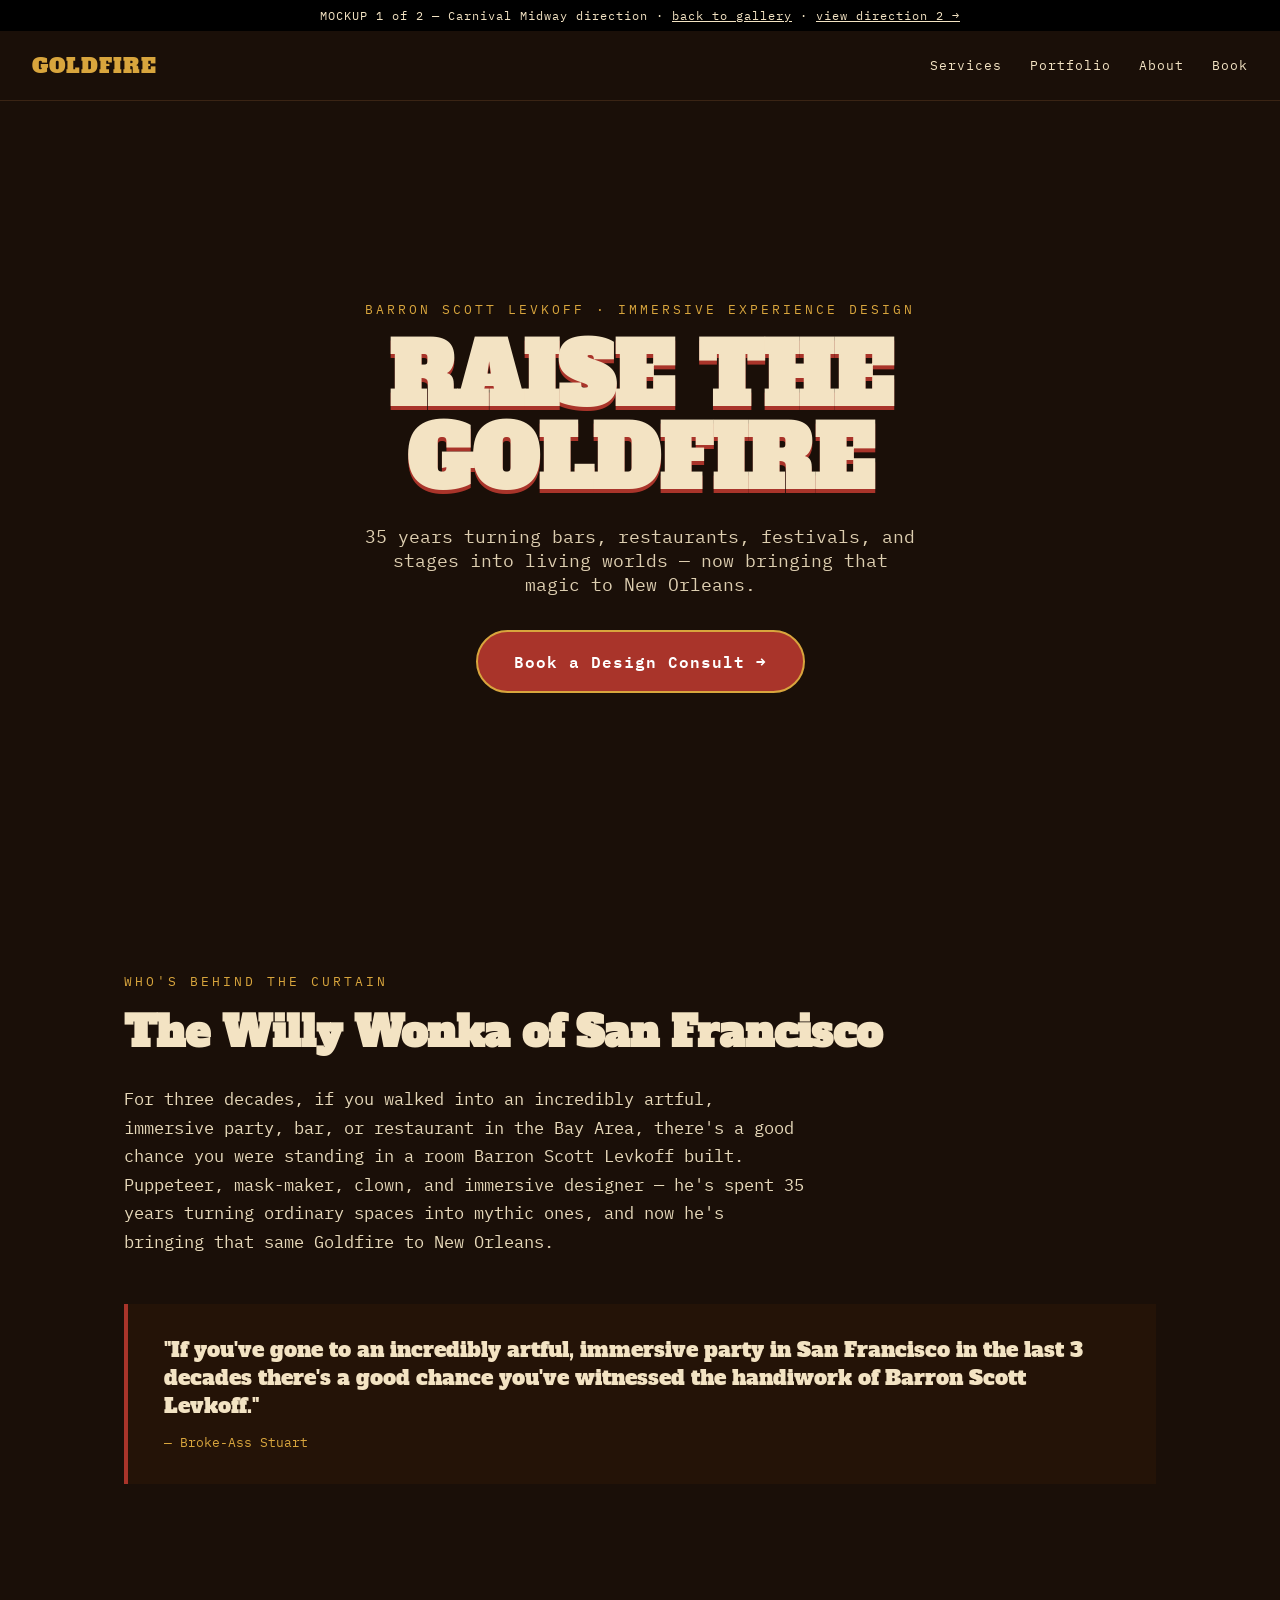
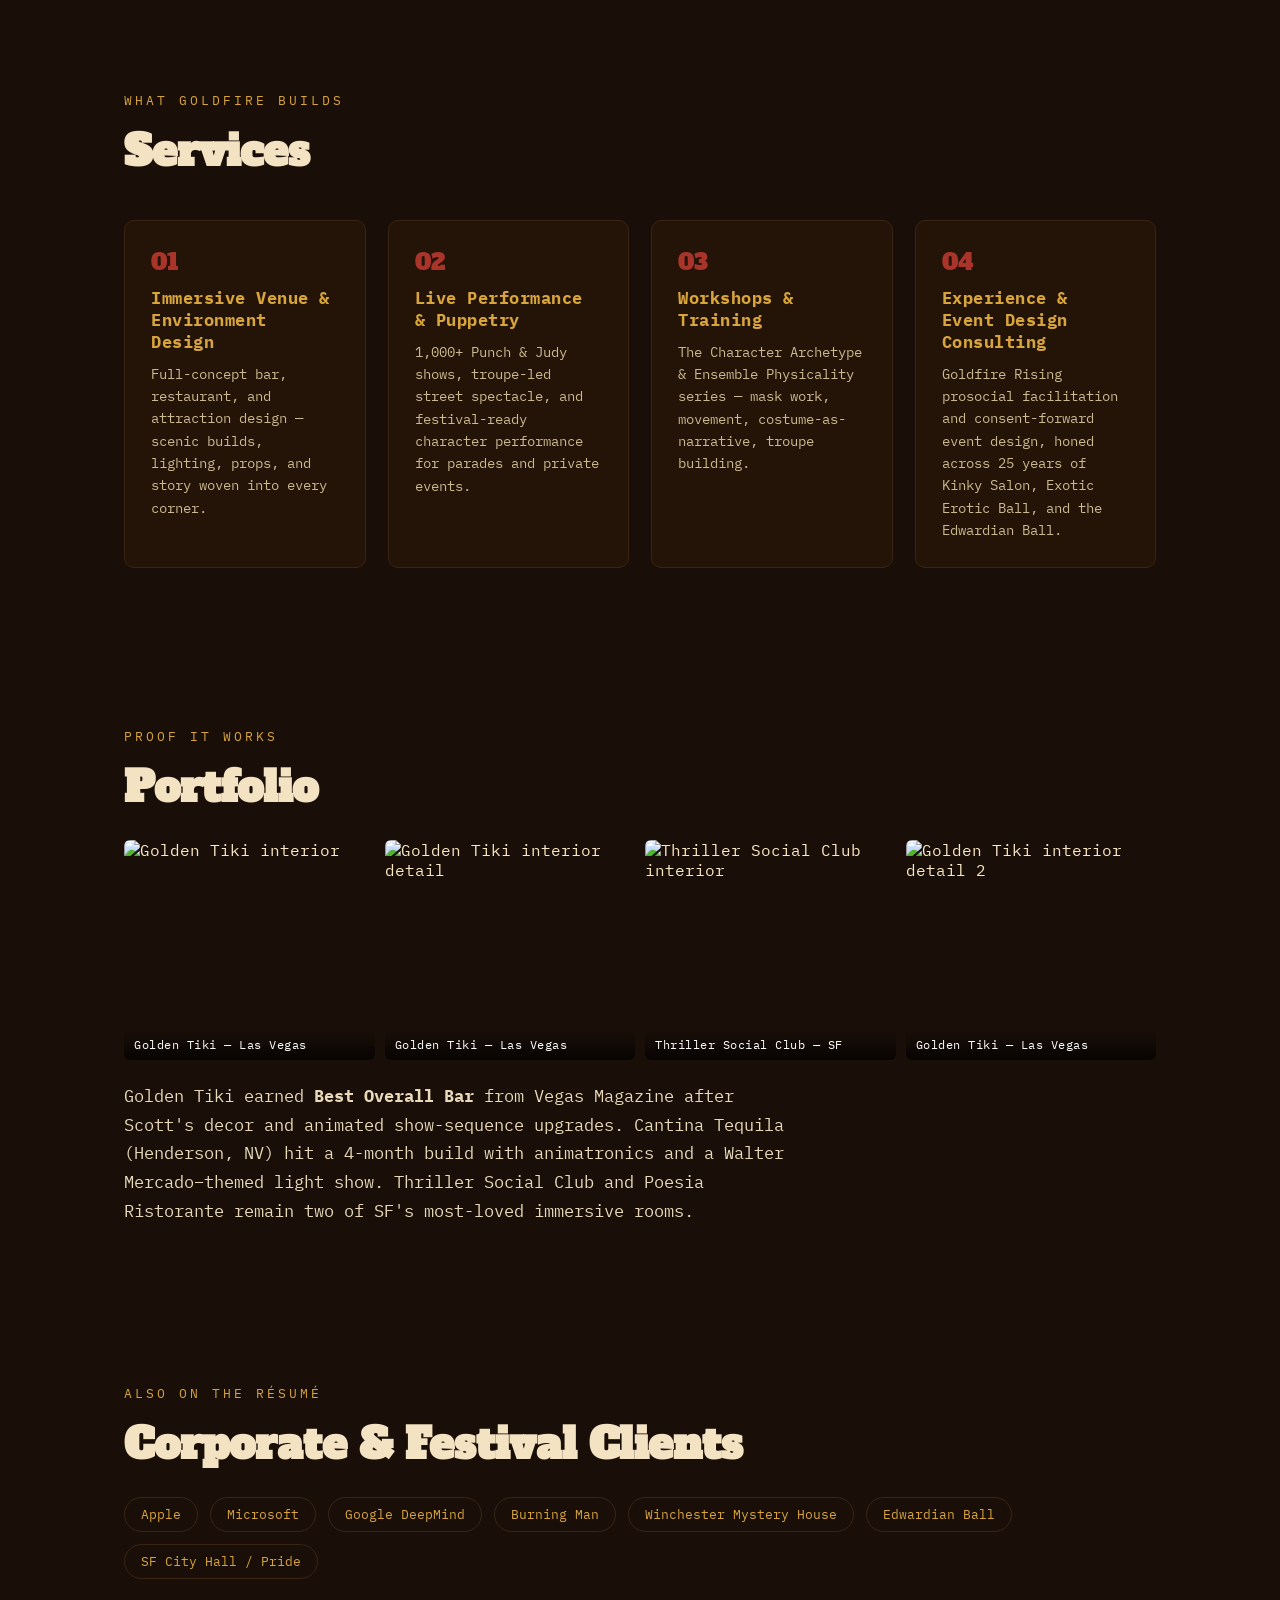
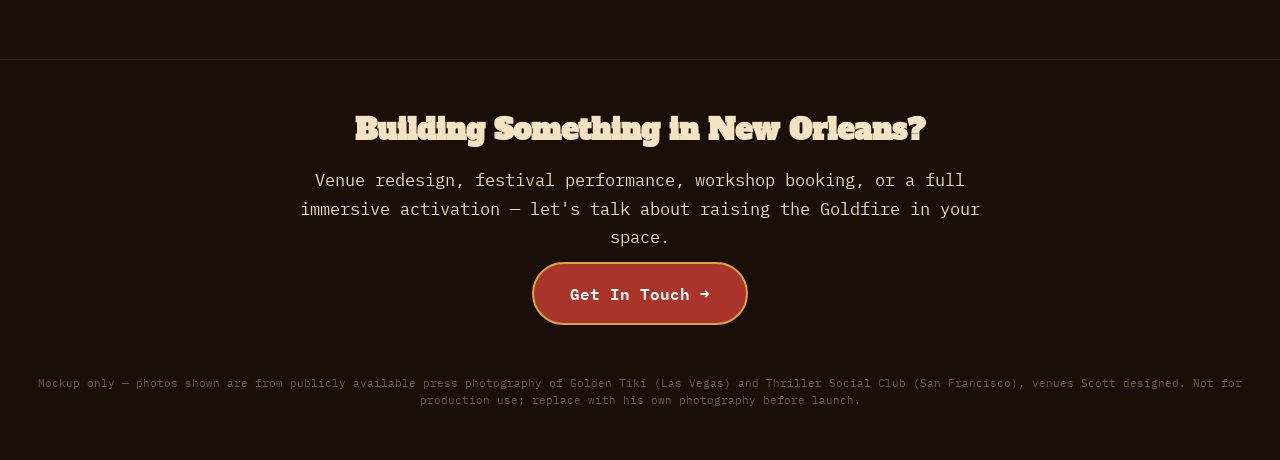
==== 01-carnival-midway/index.html @ 90a405fd "Add two mockup directions: Carnival Midway and Modern Editorial" ====
<!DOCTYPE html>
<html lang="en">
<head>
<meta charset="UTF-8">
<meta name="viewport" content="width=device-width, initial-scale=1">
<title>GOLDFIRE — Mockup 1: Carnival Midway</title>
<link rel="preconnect" href="https://fonts.googleapis.com">
<link href="https://fonts.googleapis.com/css2?family=Alfa+Slab+One&family=IBM+Plex+Mono:wght@400;500;600&display=swap" rel="stylesheet">
<style>
  :root{
    --bg:#1a0f08; --bg2:#241307; --cream:#f3e3c3; --gold:#d8a53d; --red:#a9342a; --line:#3a2414;
  }
  *{box-sizing:border-box;margin:0;padding:0}
  body{background:var(--bg);color:var(--cream);font-family:'IBM Plex Mono',monospace;overflow-x:hidden}
  h1,h2,h3,.display{font-family:'Alfa Slab One',serif}
  a{color:inherit;text-decoration:none}
  img{max-width:100%;display:block}

  .mock-banner{position:sticky;top:0;z-index:50;background:#000;color:#f3e3c3;text-align:center;font-size:0.75rem;letter-spacing:1px;padding:8px 12px}
  .mock-banner a{text-decoration:underline}

  nav{display:flex;align-items:center;justify-content:space-between;padding:20px 32px;border-bottom:1px solid var(--line)}
  nav .word{font-family:'Alfa Slab One',serif;font-size:1.3rem;color:var(--gold);letter-spacing:1px}
  nav ul{display:flex;gap:28px;list-style:none;font-size:0.8rem;letter-spacing:1px}

  header.hero{position:relative;min-height:88vh;display:flex;align-items:center;justify-content:center;text-align:center;padding:60px 20px;background:
    linear-gradient(180deg, rgba(26,15,8,0.35) 0%, rgba(26,15,8,0.85) 75%, var(--bg) 100%),
    url('https://images.squarespace-cdn.com/content/v1/616f6a832d01ea303a0bb448/858e7016-4579-480e-b4bc-2271dbd4f8a9/IMG_9272+%281%29.jpg?format=2500w') center/cover no-repeat;
  }
  .hero-inner{max-width:780px}
  .hero-eyebrow{color:var(--gold);letter-spacing:3px;font-size:0.8rem;margin-bottom:18px;text-transform:uppercase}
  .hero h1{font-size:clamp(2.6rem,7vw,5.2rem);line-height:1;color:var(--cream);text-shadow:0 4px 0 var(--red)}
  .hero p.sub{margin-top:22px;font-size:1.15rem;color:var(--cream);opacity:0.9;max-width:560px;margin-left:auto;margin-right:auto}
  .hero .cta{display:inline-block;margin-top:34px;background:var(--red);color:#fff;padding:16px 36px;border-radius:40px;font-weight:600;letter-spacing:1px;border:2px solid var(--gold)}

  section{padding:80px 24px;max-width:1080px;margin:0 auto}
  .eyebrow{color:var(--gold);letter-spacing:3px;font-size:0.8rem;text-transform:uppercase;margin-bottom:14px}
  section h2{font-size:clamp(1.8rem,4vw,2.6rem);margin-bottom:24px;color:var(--cream)}
  .lede{max-width:680px;font-size:1.05rem;line-height:1.7;color:#e7d9ba}

  .quote{background:var(--bg2);border-left:4px solid var(--red);padding:32px 36px;margin:48px 0;font-size:1.3rem;font-family:'Alfa Slab One',serif;line-height:1.35;color:var(--cream)}
  .quote cite{display:block;margin-top:14px;font-family:'IBM Plex Mono',monospace;font-size:0.8rem;color:var(--gold);font-style:normal}

  .services{display:grid;grid-template-columns:repeat(auto-fit,minmax(230px,1fr));gap:22px;margin-top:40px}
  .card{background:var(--bg2);border:1px solid var(--line);border-radius:10px;padding:26px}
  .card .num{color:var(--red);font-family:'Alfa Slab One',serif;font-size:1.4rem}
  .card h3{font-family:'IBM Plex Mono',monospace;font-size:1.05rem;color:var(--gold);margin:10px 0 10px;letter-spacing:0.5px}
  .card p{font-size:0.9rem;line-height:1.55;color:#cbb98f}

  .gallery{display:grid;grid-template-columns:repeat(4,1fr);gap:10px;margin-top:20px}
  .gallery figure{overflow:hidden;border-radius:6px;position:relative}
  .gallery img{height:220px;width:100%;object-fit:cover;filter:saturate(1.08) contrast(1.05)}
  .gallery figcaption{position:absolute;bottom:0;left:0;right:0;background:linear-gradient(0deg,rgba(0,0,0,0.75),transparent);color:#fff;font-size:0.72rem;padding:8px 10px;letter-spacing:0.5px}
  @media (max-width:800px){.gallery{grid-template-columns:repeat(2,1fr)}}

  .clients{display:flex;flex-wrap:wrap;gap:12px;margin-top:20px}
  .clients span{border:1px solid var(--line);padding:8px 16px;border-radius:30px;font-size:0.8rem;color:var(--gold)}

  footer{border-top:1px solid var(--line);padding:50px 24px;text-align:center}
  footer h2{font-family:'Alfa Slab One',serif;font-size:1.8rem;margin-bottom:16px}
  footer .cta{display:inline-block;background:var(--red);color:#fff;padding:16px 36px;border-radius:40px;font-weight:600;border:2px solid var(--gold);margin-top:10px}
  footer .credit{margin-top:50px;font-size:0.68rem;color:#6b5a3f;line-height:1.6}
</style>
</head>
<body>

<div class="mock-banner">MOCKUP 1 of 2 — Carnival Midway direction · <a href="../">back to gallery</a> · <a href="../02-modern-editorial/">view direction 2 →</a></div>

<nav>
  <div class="word">GOLDFIRE</div>
  <ul>
    <li>Services</li>
    <li>Portfolio</li>
    <li>About</li>
    <li>Book</li>
  </ul>
</nav>

<header class="hero">
  <div class="hero-inner">
    <div class="hero-eyebrow">Barron Scott Levkoff · Immersive Experience Design</div>
    <h1>RAISE THE<br>GOLDFIRE</h1>
    <p class="sub">35 years turning bars, restaurants, festivals, and stages into living worlds — now bringing that magic to New Orleans.</p>
    <a class="cta" href="#book">Book a Design Consult →</a>
  </div>
</header>

<section>
  <div class="eyebrow">Who's Behind the Curtain</div>
  <h2>The Willy Wonka of San Francisco</h2>
  <p class="lede">For three decades, if you walked into an incredibly artful, immersive party, bar, or restaurant in the Bay Area, there's a good chance you were standing in a room Barron Scott Levkoff built. Puppeteer, mask-maker, clown, and immersive designer — he's spent 35 years turning ordinary spaces into mythic ones, and now he's bringing that same Goldfire to New Orleans.</p>

  <div class="quote">
    "If you've gone to an incredibly artful, immersive party in San Francisco in the last 3 decades there's a good chance you've witnessed the handiwork of Barron Scott Levkoff."
    <cite>— Broke-Ass Stuart</cite>
  </div>
</section>

<section>
  <div class="eyebrow">What Goldfire Builds</div>
  <h2>Services</h2>
  <div class="services">
    <div class="card">
      <div class="num">01</div>
      <h3>Immersive Venue &amp; Environment Design</h3>
      <p>Full-concept bar, restaurant, and attraction design — scenic builds, lighting, props, and story woven into every corner.</p>
    </div>
    <div class="card">
      <div class="num">02</div>
      <h3>Live Performance &amp; Puppetry</h3>
      <p>1,000+ Punch &amp; Judy shows, troupe-led street spectacle, and festival-ready character performance for parades and private events.</p>
    </div>
    <div class="card">
      <div class="num">03</div>
      <h3>Workshops &amp; Training</h3>
      <p>The Character Archetype &amp; Ensemble Physicality series — mask work, movement, costume-as-narrative, troupe building.</p>
    </div>
    <div class="card">
      <div class="num">04</div>
      <h3>Experience &amp; Event Design Consulting</h3>
      <p>Goldfire Rising prosocial facilitation and consent-forward event design, honed across 25 years of Kinky Salon, Exotic Erotic Ball, and the Edwardian Ball.</p>
    </div>
  </div>
</section>

<section>
  <div class="eyebrow">Proof It Works</div>
  <h2>Portfolio</h2>
  <div class="gallery">
    <figure><img src="https://images.getbento.com/accounts/a4b2ead6b9219285b249a253a4bf1caf/media/images/8118tiki.finsls-127.jpg?w=1200&fit=crop&auto=compress,format&cs=origin&crop=focalpoint&fp-x=0.5&fp-y=0.5" alt="Golden Tiki interior"><figcaption>Golden Tiki — Las Vegas</figcaption></figure>
    <figure><img src="https://images.getbento.com/accounts/a4b2ead6b9219285b249a253a4bf1caf/media/images/74310tiki.finsls-90.jpg?w=1200&fit=crop&auto=compress,format&cs=origin&crop=focalpoint&fp-x=0.5&fp-y=0.5" alt="Golden Tiki interior detail"><figcaption>Golden Tiki — Las Vegas</figcaption></figure>
    <figure><img src="https://images.squarespace-cdn.com/content/v1/616f6a832d01ea303a0bb448/e47cdffb-b38b-47ff-b3ef-df56c0d0a684/IMG_9307+%281%29.jpg?format=2500w" alt="Thriller Social Club interior"><figcaption>Thriller Social Club — SF</figcaption></figure>
    <figure><img src="https://images.getbento.com/accounts/a4b2ead6b9219285b249a253a4bf1caf/media/images/48156tiki.finsls-23.jpg?w=1200&fit=crop&auto=compress,format&cs=origin&crop=focalpoint&fp-x=0.5&fp-y=0.5" alt="Golden Tiki interior detail 2"><figcaption>Golden Tiki — Las Vegas</figcaption></figure>
  </div>
  <p class="lede" style="margin-top:22px">Golden Tiki earned <strong>Best Overall Bar</strong> from Vegas Magazine after Scott's decor and animated show-sequence upgrades. Cantina Tequila (Henderson, NV) hit a 4-month build with animatronics and a Walter Mercado–themed light show. Thriller Social Club and Poesia Ristorante remain two of SF's most-loved immersive rooms.</p>
</section>

<section>
  <div class="eyebrow">Also On the Résumé</div>
  <h2>Corporate &amp; Festival Clients</h2>
  <div class="clients">
    <span>Apple</span><span>Microsoft</span><span>Google DeepMind</span><span>Burning Man</span>
    <span>Winchester Mystery House</span><span>Edwardian Ball</span><span>SF City Hall / Pride</span>
  </div>
</section>

<footer id="book">
  <h2>Building Something in New Orleans?</h2>
  <p class="lede" style="margin:0 auto">Venue redesign, festival performance, workshop booking, or a full immersive activation — let's talk about raising the Goldfire in your space.</p>
  <a class="cta" href="#">Get In Touch →</a>
  <div class="credit">
    Mockup only — photos shown are from publicly available press photography of Golden Tiki (Las Vegas) and Thriller Social Club (San Francisco), venues Scott designed. Not for production use; replace with his own photography before launch.
  </div>
</footer>

</body>
</html>
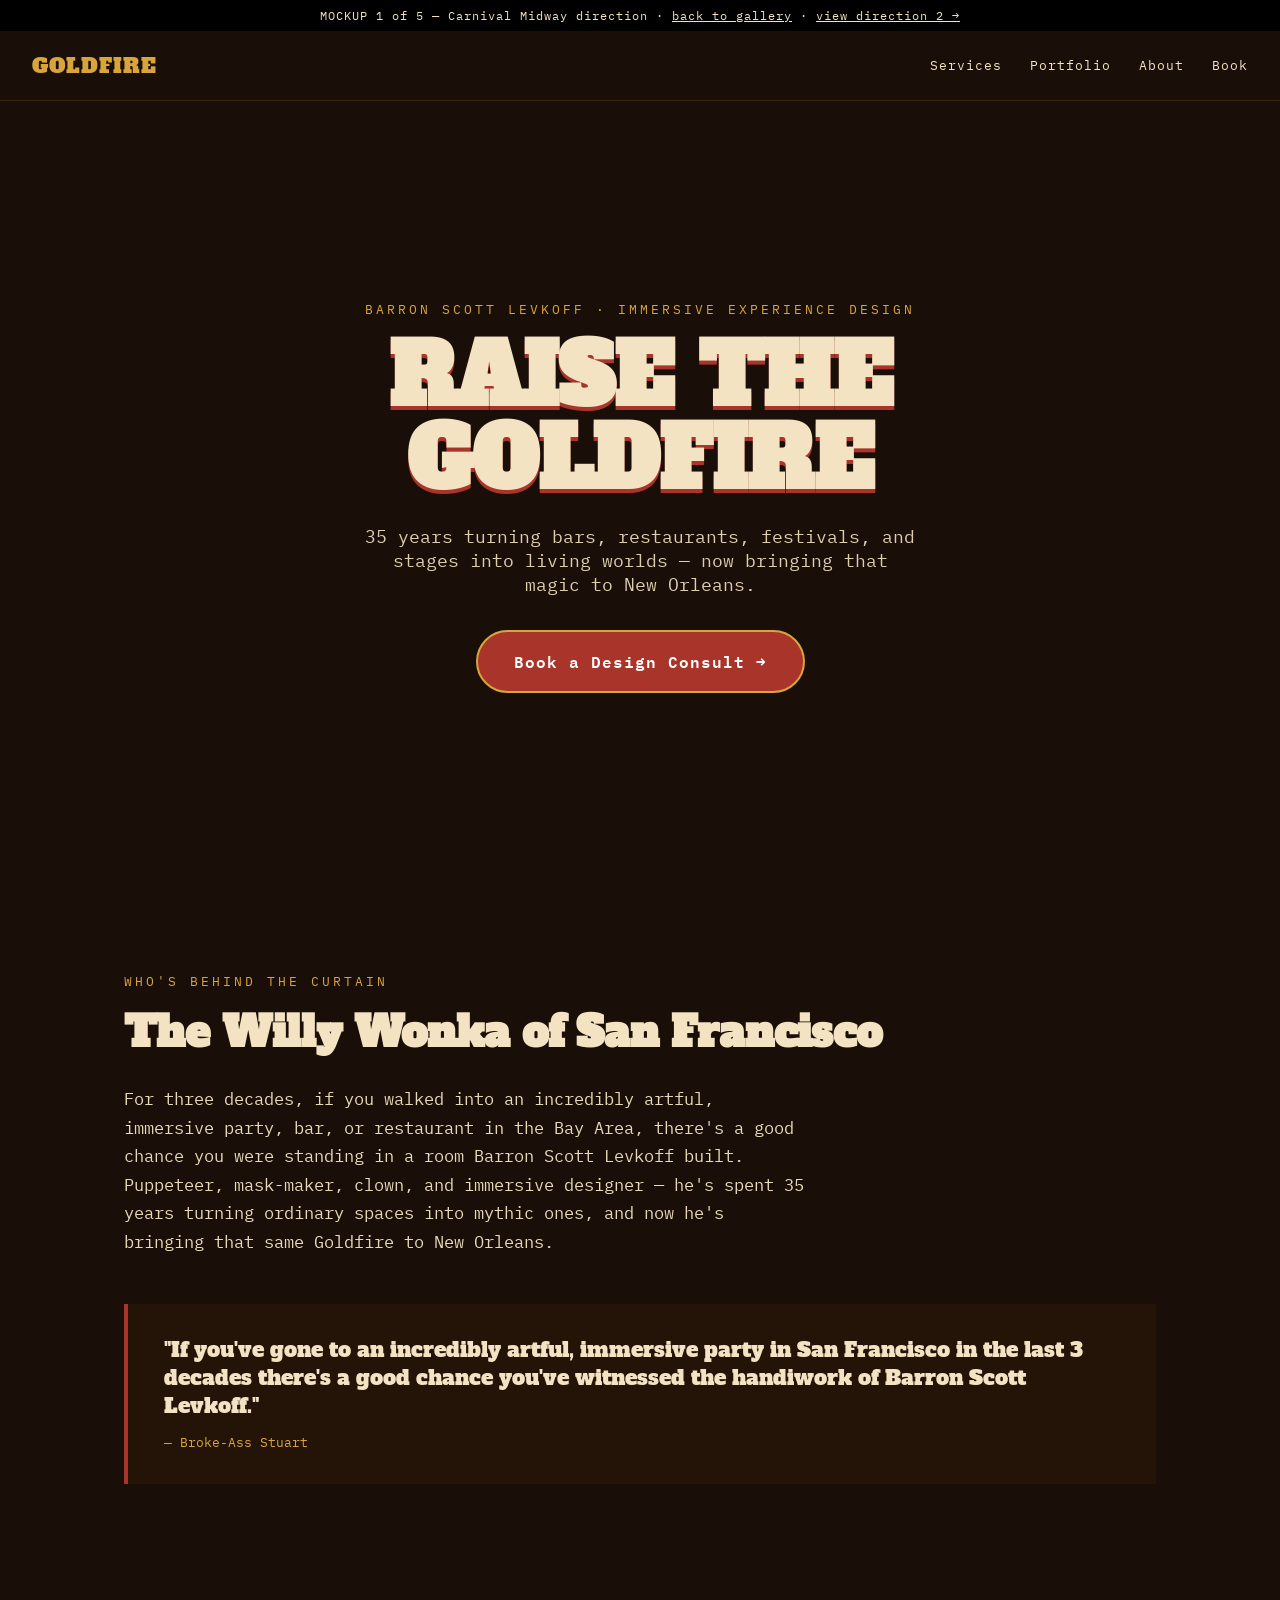
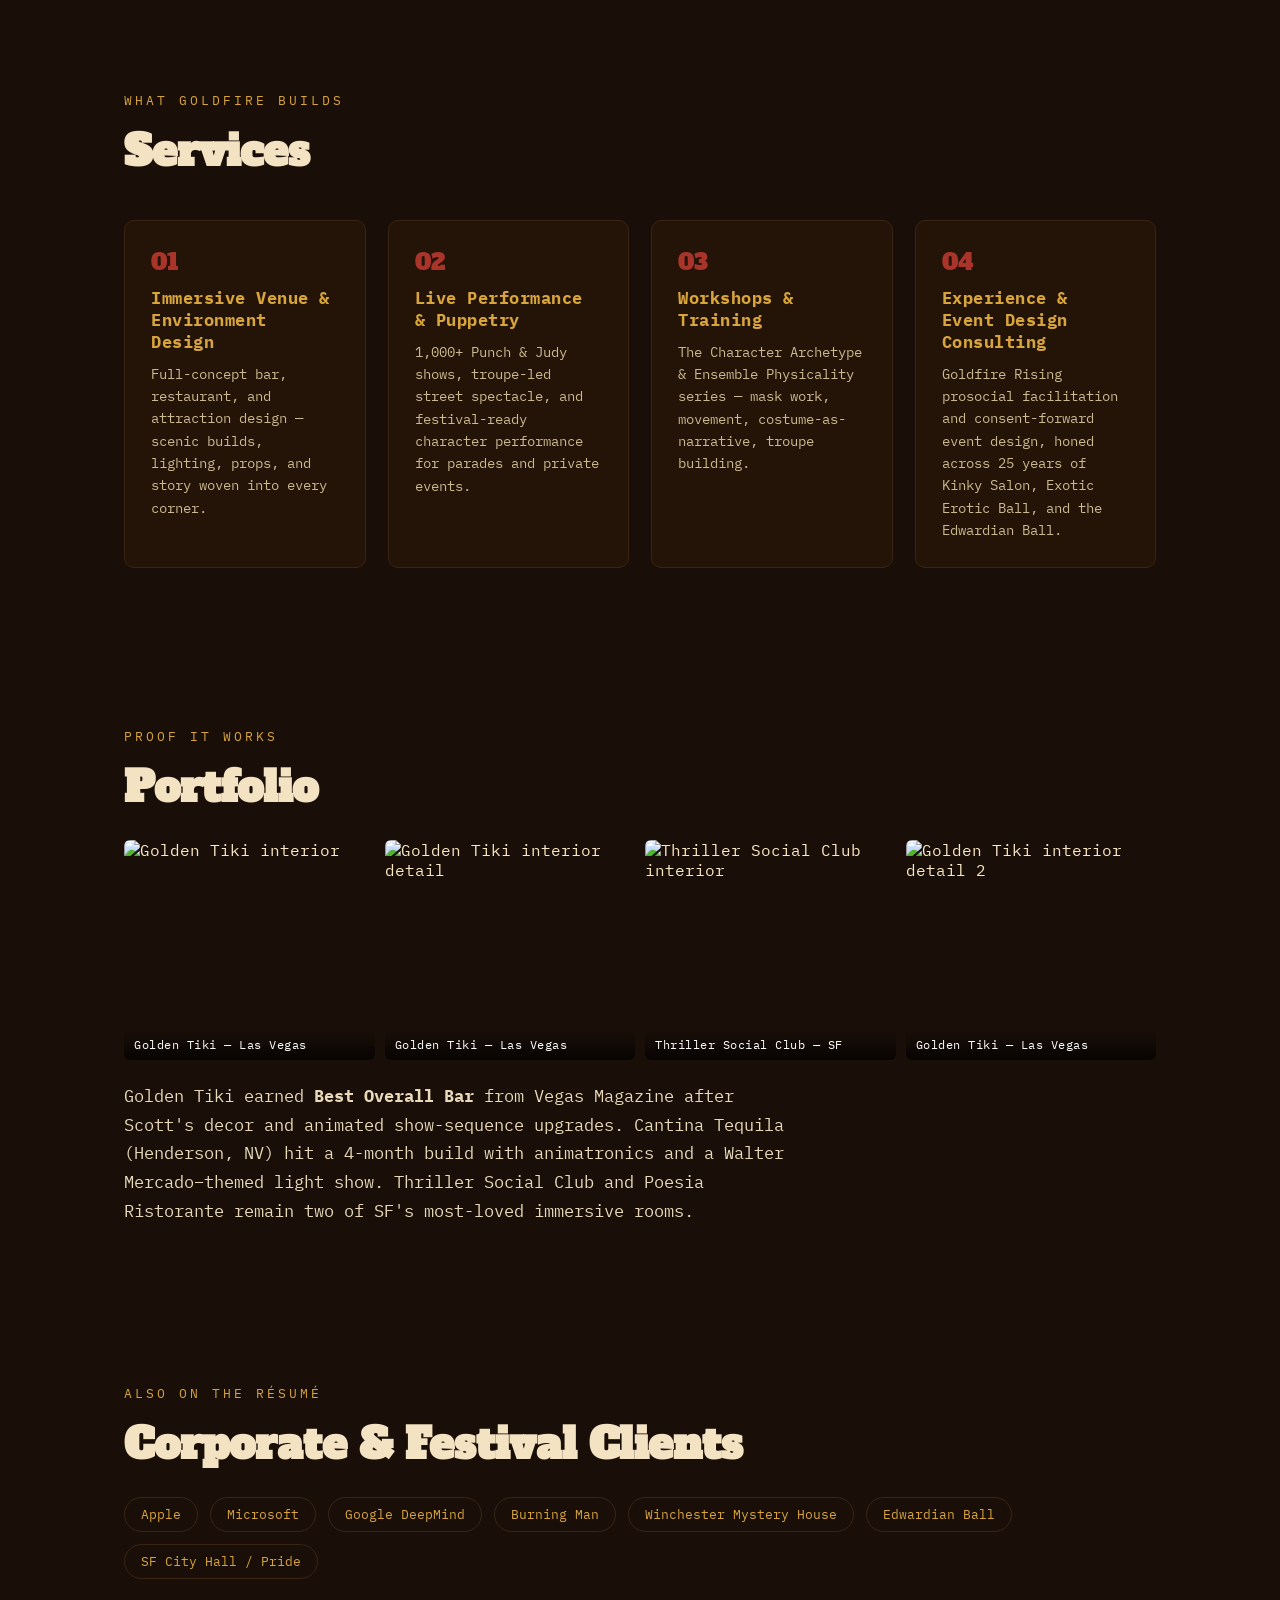
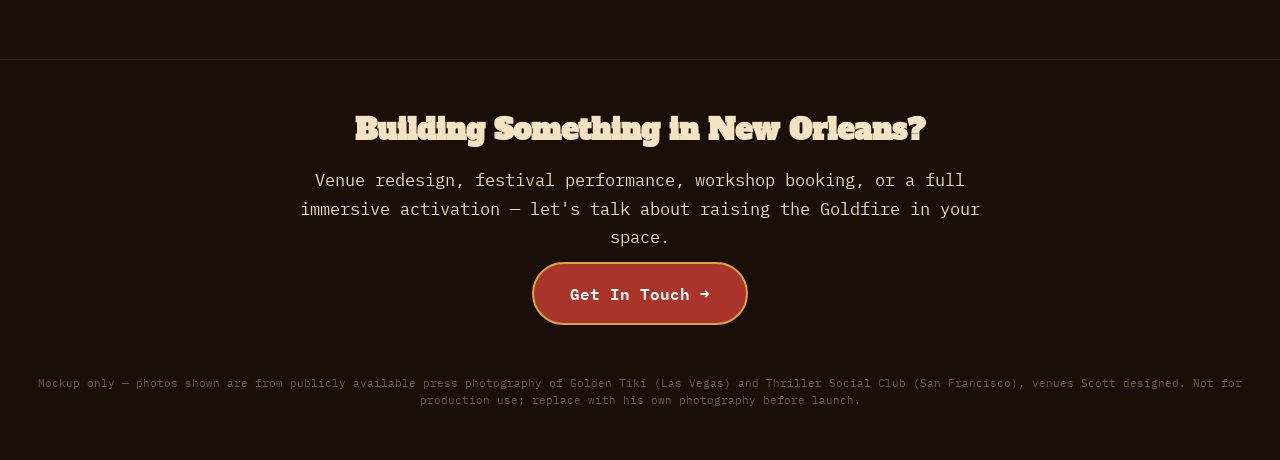
==== commit 271e7e1f: "Add three more mockup directions: Riso Zine, Tarot Cabinet, Marquee Brutalist" ====
--- a/01-carnival-midway/index.html
+++ b/01-carnival-midway/index.html
@@ -64,7 +64,7 @@
 </head>
 <body>
 
-<div class="mock-banner">MOCKUP 1 of 2 — Carnival Midway direction · <a href="../">back to gallery</a> · <a href="../02-modern-editorial/">view direction 2 →</a></div>
+<div class="mock-banner">MOCKUP 1 of 5 — Carnival Midway direction · <a href="../">back to gallery</a> · <a href="../02-modern-editorial/">view direction 2 →</a></div>
 
 <nav>
   <div class="word">GOLDFIRE</div>
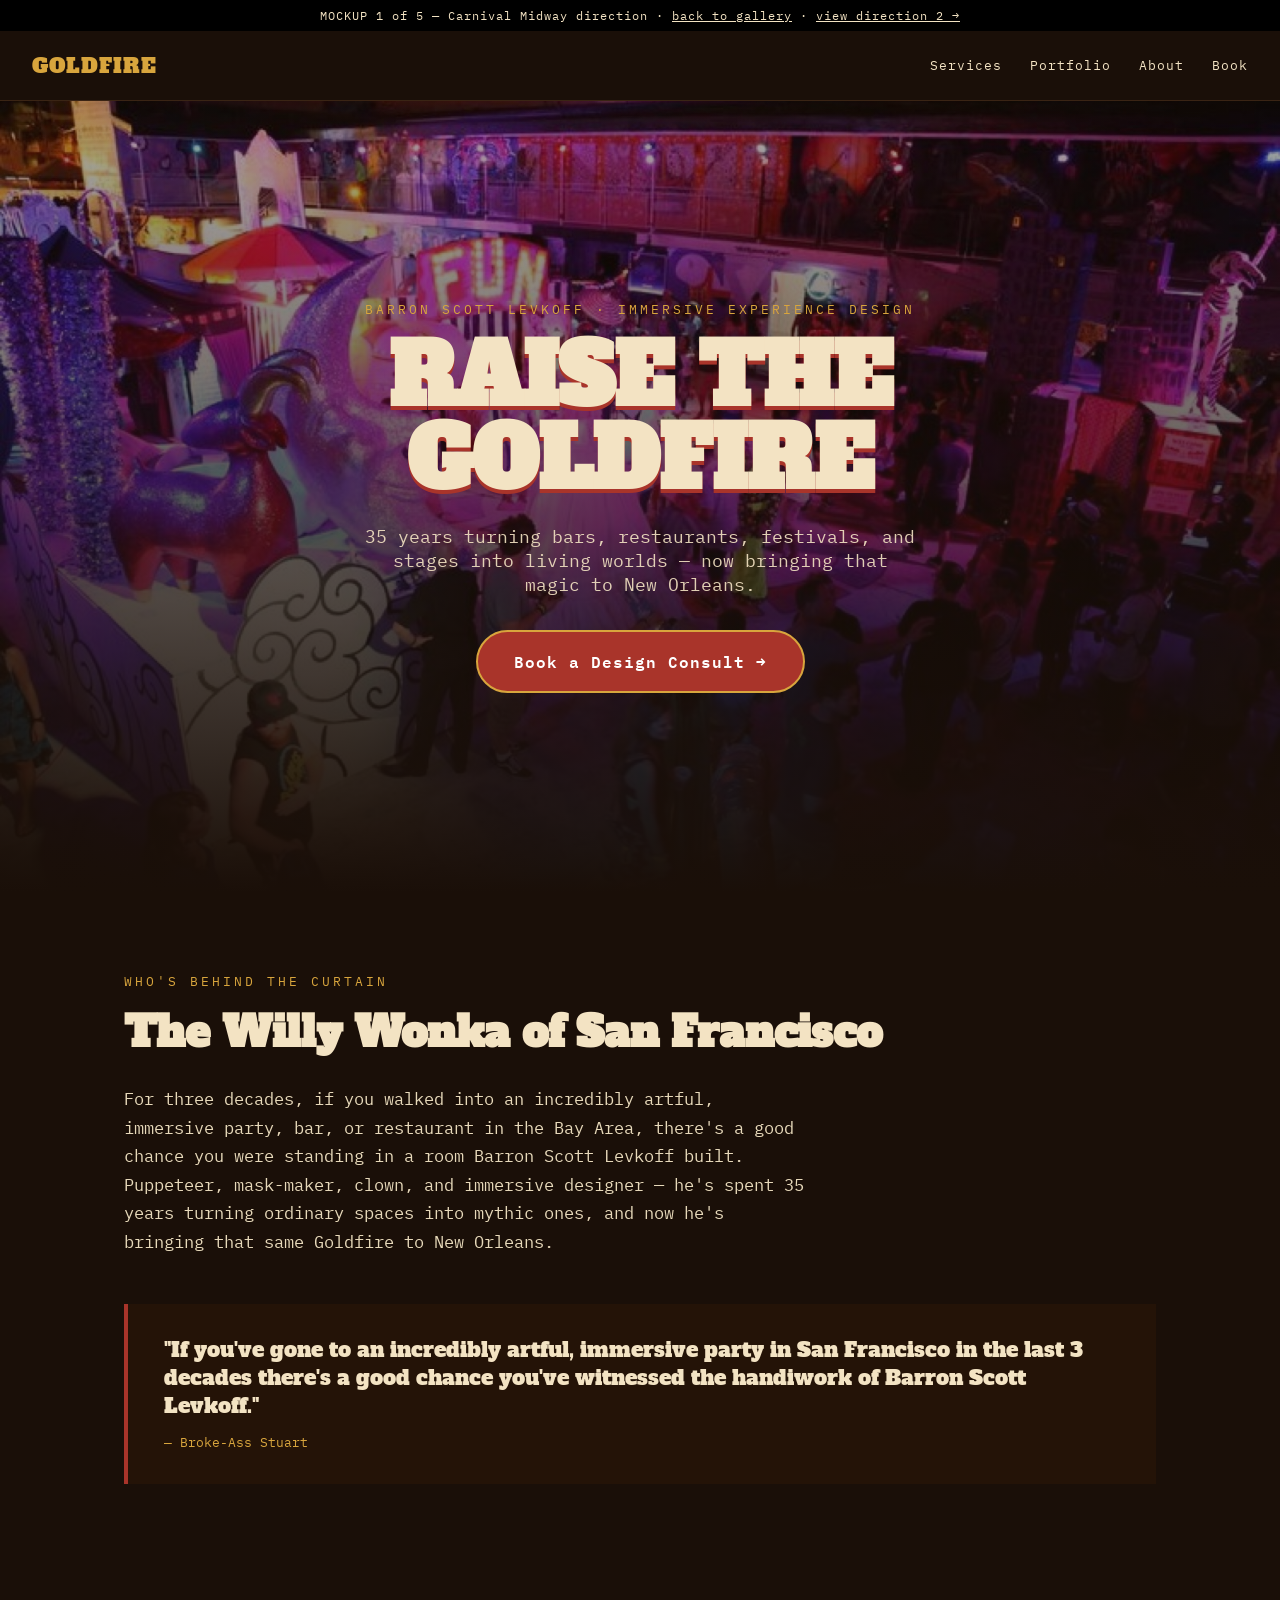
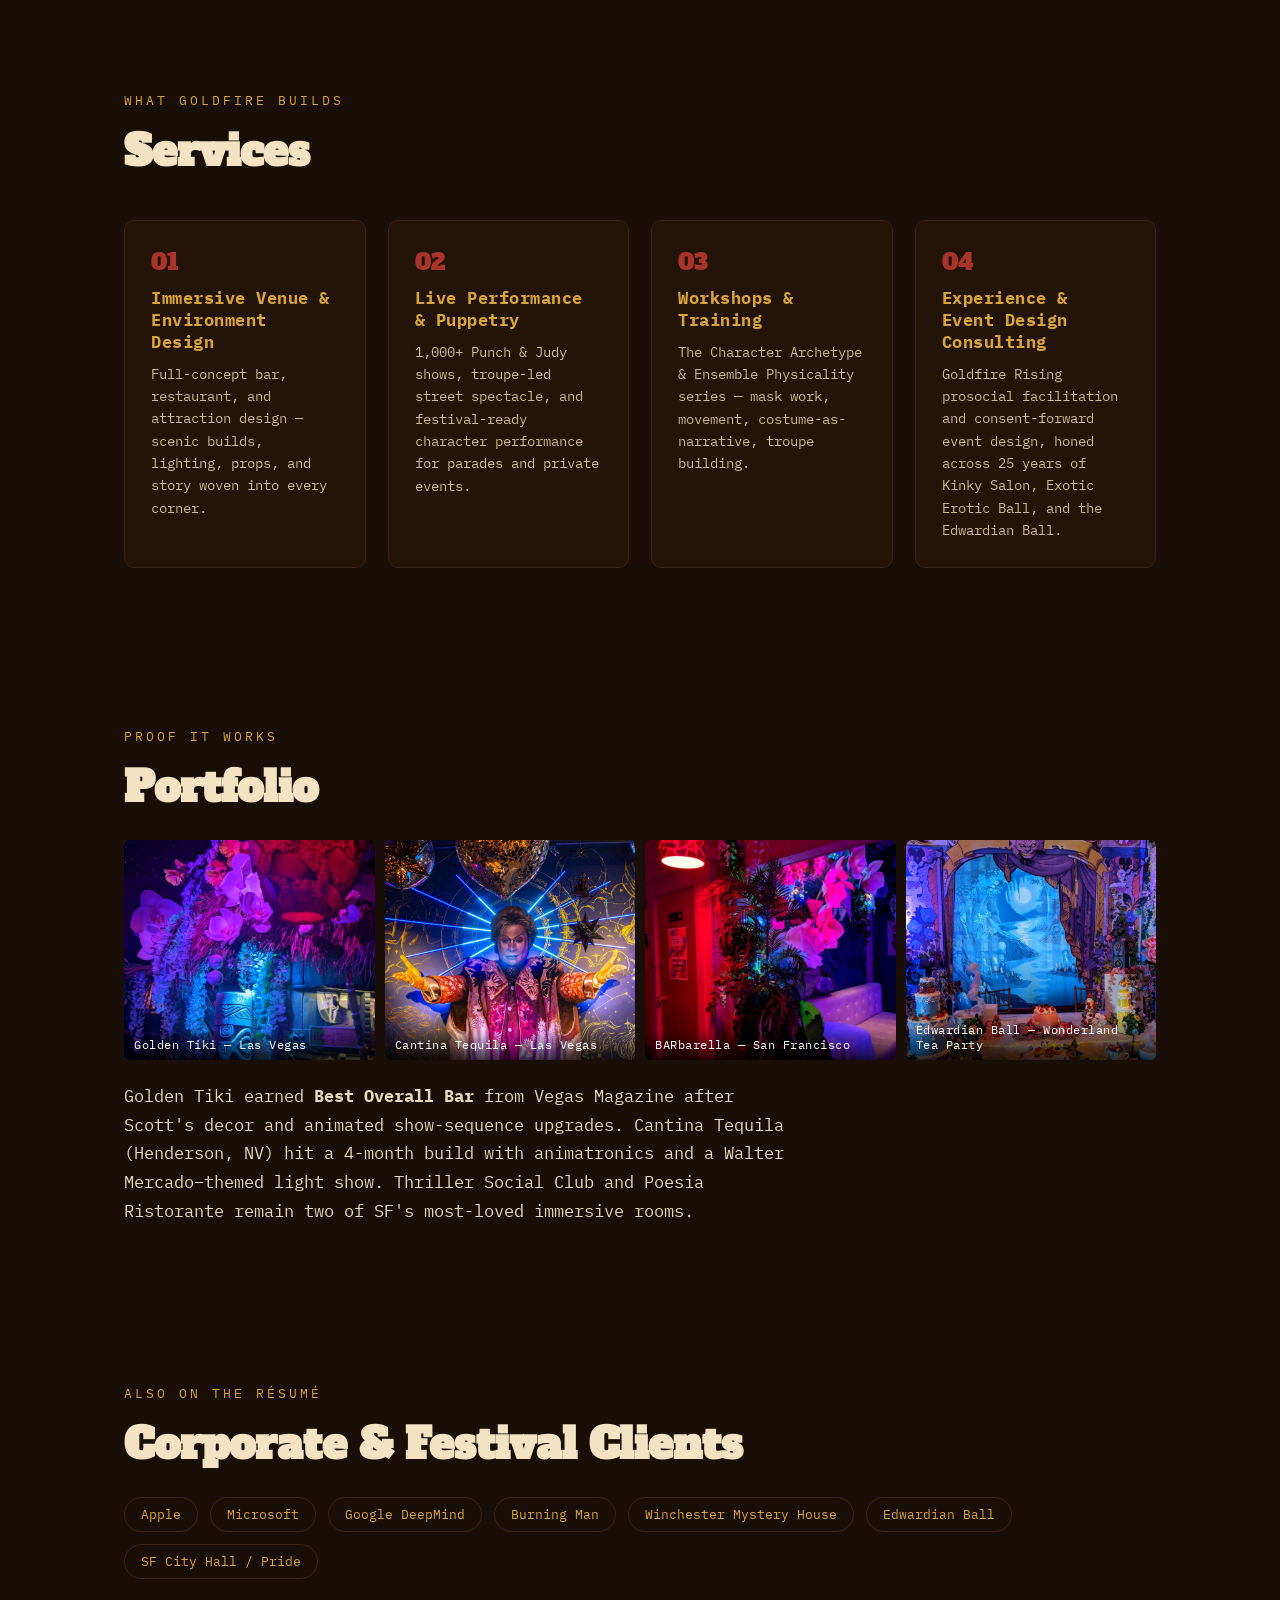
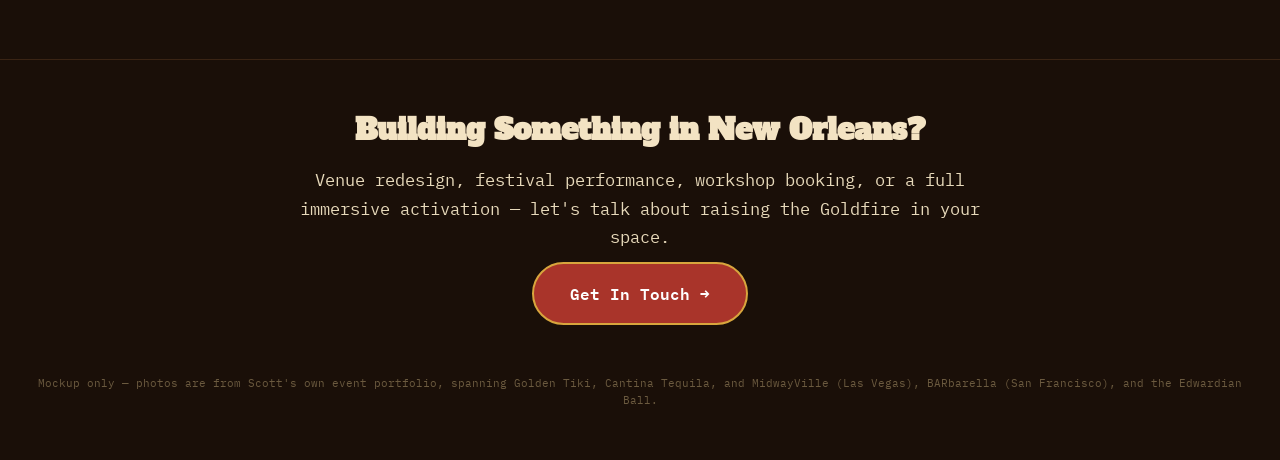
==== commit 831b2bf2: "Replace stock placeholder photos with Scott's real event/venue photography Swapped hotlinked press p" ====
--- a/01-carnival-midway/index.html
+++ b/01-carnival-midway/index.html
@@ -25,7 +25,7 @@
 
   header.hero{position:relative;min-height:88vh;display:flex;align-items:center;justify-content:center;text-align:center;padding:60px 20px;background:
     linear-gradient(180deg, rgba(26,15,8,0.35) 0%, rgba(26,15,8,0.85) 75%, var(--bg) 100%),
-    url('https://images.squarespace-cdn.com/content/v1/616f6a832d01ea303a0bb448/858e7016-4579-480e-b4bc-2271dbd4f8a9/IMG_9272+%281%29.jpg?format=2500w') center/cover no-repeat;
+    url('../assets/photos/midwayville-01.jpg') center/cover no-repeat;
   }
   .hero-inner{max-width:780px}
   .hero-eyebrow{color:var(--gold);letter-spacing:3px;font-size:0.8rem;margin-bottom:18px;text-transform:uppercase}
@@ -127,10 +127,10 @@
   <div class="eyebrow">Proof It Works</div>
   <h2>Portfolio</h2>
   <div class="gallery">
-    <figure><img src="https://images.getbento.com/accounts/a4b2ead6b9219285b249a253a4bf1caf/media/images/8118tiki.finsls-127.jpg?w=1200&fit=crop&auto=compress,format&cs=origin&crop=focalpoint&fp-x=0.5&fp-y=0.5" alt="Golden Tiki interior"><figcaption>Golden Tiki — Las Vegas</figcaption></figure>
-    <figure><img src="https://images.getbento.com/accounts/a4b2ead6b9219285b249a253a4bf1caf/media/images/74310tiki.finsls-90.jpg?w=1200&fit=crop&auto=compress,format&cs=origin&crop=focalpoint&fp-x=0.5&fp-y=0.5" alt="Golden Tiki interior detail"><figcaption>Golden Tiki — Las Vegas</figcaption></figure>
-    <figure><img src="https://images.squarespace-cdn.com/content/v1/616f6a832d01ea303a0bb448/e47cdffb-b38b-47ff-b3ef-df56c0d0a684/IMG_9307+%281%29.jpg?format=2500w" alt="Thriller Social Club interior"><figcaption>Thriller Social Club — SF</figcaption></figure>
-    <figure><img src="https://images.getbento.com/accounts/a4b2ead6b9219285b249a253a4bf1caf/media/images/48156tiki.finsls-23.jpg?w=1200&fit=crop&auto=compress,format&cs=origin&crop=focalpoint&fp-x=0.5&fp-y=0.5" alt="Golden Tiki interior detail 2"><figcaption>Golden Tiki — Las Vegas</figcaption></figure>
+    <figure><img src="../assets/photos/golden-tiki-01.jpg" alt="Golden Tiki interior"><figcaption>Golden Tiki — Las Vegas</figcaption></figure>
+    <figure><img src="../assets/photos/cantina-tequila-01.jpg" alt="Cantina Tequila skeleton figure"><figcaption>Cantina Tequila — Las Vegas</figcaption></figure>
+    <figure><img src="../assets/photos/barbarella-01.jpg" alt="BARbarella lounge interior"><figcaption>BARbarella — San Francisco</figcaption></figure>
+    <figure><img src="../assets/photos/edwardian-ball-01.jpg" alt="Wonderland Tea Party dessert spread"><figcaption>Edwardian Ball — Wonderland Tea Party</figcaption></figure>
   </div>
   <p class="lede" style="margin-top:22px">Golden Tiki earned <strong>Best Overall Bar</strong> from Vegas Magazine after Scott's decor and animated show-sequence upgrades. Cantina Tequila (Henderson, NV) hit a 4-month build with animatronics and a Walter Mercado–themed light show. Thriller Social Club and Poesia Ristorante remain two of SF's most-loved immersive rooms.</p>
 </section>
@@ -149,7 +149,7 @@
   <p class="lede" style="margin:0 auto">Venue redesign, festival performance, workshop booking, or a full immersive activation — let's talk about raising the Goldfire in your space.</p>
   <a class="cta" href="#">Get In Touch →</a>
   <div class="credit">
-    Mockup only — photos shown are from publicly available press photography of Golden Tiki (Las Vegas) and Thriller Social Club (San Francisco), venues Scott designed. Not for production use; replace with his own photography before launch.
+    Mockup only — photos are from Scott's own event portfolio, spanning Golden Tiki, Cantina Tequila, and MidwayVille (Las Vegas), BARbarella (San Francisco), and the Edwardian Ball.
   </div>
 </footer>
 
